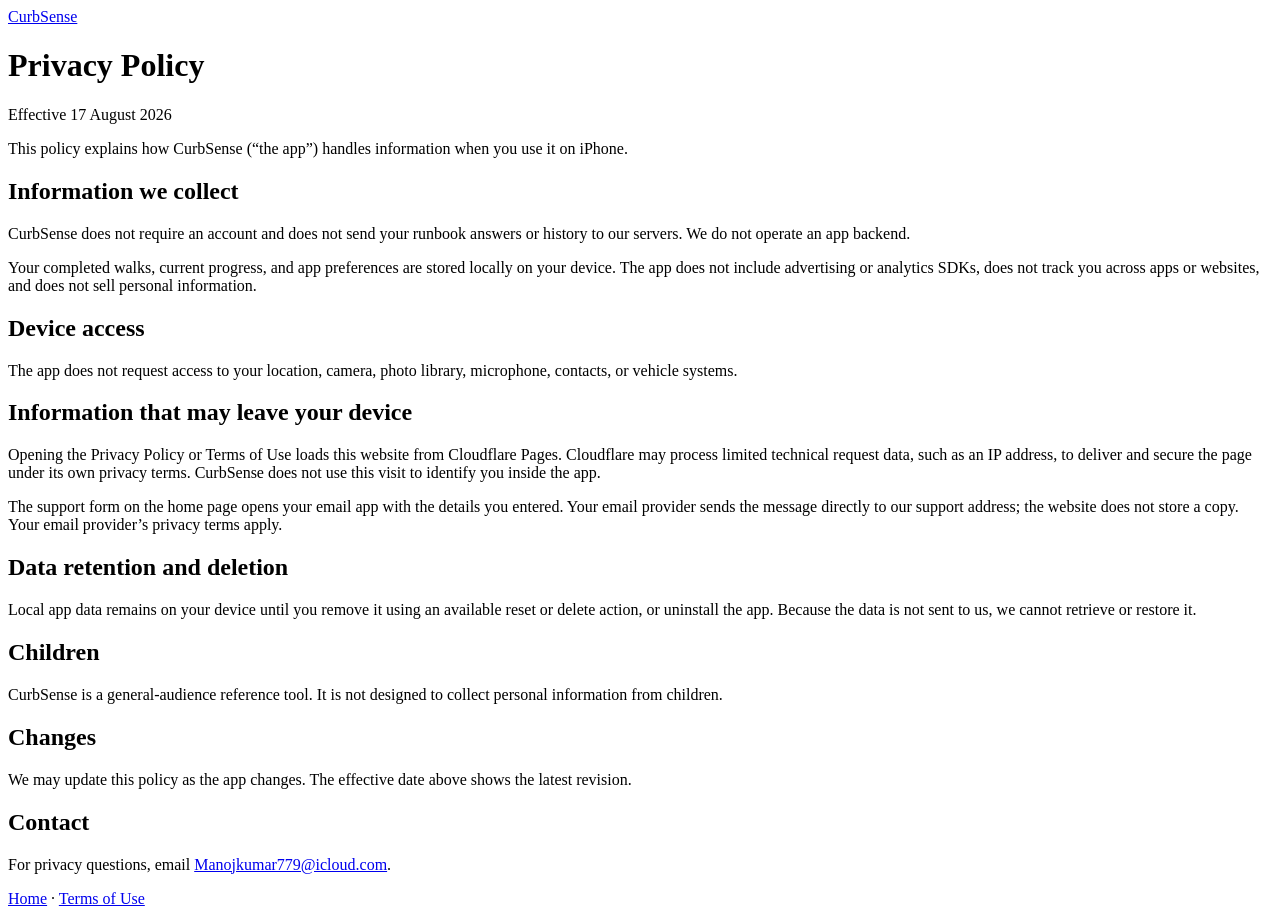
==== legal-site/privacy/index.html @ 378de49c "Ship CurbSense 1.0 with App Store signing identity and Codemagic IPA workflow." ====
<!DOCTYPE html>
<html lang="en">
<head>
  <meta charset="utf-8">
  <meta name="viewport" content="width=device-width, initial-scale=1">
  <title>Privacy Policy — CurbSense</title>
  <link rel="stylesheet" href="/style.css">
</head>
<body>
  <main>
    <header>
      <a class="brand" href="/">CurbSense</a>
      <h1>Privacy Policy</h1>
      <p class="updated">Effective 17 August 2026</p>
    </header>

    <p>This policy explains how CurbSense (“the app”) handles information when you use it on iPhone.</p>

    <h2>Information we collect</h2>
    <div class="card">
      <p>CurbSense does not require an account and does not send your runbook answers or history to our servers. We do not operate an app backend.</p>
    </div>
    <p>Your completed walks, current progress, and app preferences are stored locally on your device. The app does not include advertising or analytics SDKs, does not track you across apps or websites, and does not sell personal information.</p>

    <h2>Device access</h2>
    <p>The app does not request access to your location, camera, photo library, microphone, contacts, or vehicle systems.</p>

    <h2>Information that may leave your device</h2>
    <p>Opening the Privacy Policy or Terms of Use loads this website from Cloudflare Pages. Cloudflare may process limited technical request data, such as an IP address, to deliver and secure the page under its own privacy terms. CurbSense does not use this visit to identify you inside the app.</p>
    <p>The support form on the home page opens your email app with the details you entered. Your email provider sends the message directly to our support address; the website does not store a copy. Your email provider’s privacy terms apply.</p>

    <h2>Data retention and deletion</h2>
    <p>Local app data remains on your device until you remove it using an available reset or delete action, or uninstall the app. Because the data is not sent to us, we cannot retrieve or restore it.</p>

    <h2>Children</h2>
    <p>CurbSense is a general-audience reference tool. It is not designed to collect personal information from children.</p>

    <h2>Changes</h2>
    <p>We may update this policy as the app changes. The effective date above shows the latest revision.</p>

    <h2>Contact</h2>
    <p>For privacy questions, email <a href="mailto:Manojkumar779@icloud.com">Manojkumar779@icloud.com</a>.</p>

    <nav>
      <a href="/">Home</a>
      ·
      <a href="/terms/">Terms of Use</a>
    </nav>
  </main>
</body>
</html>
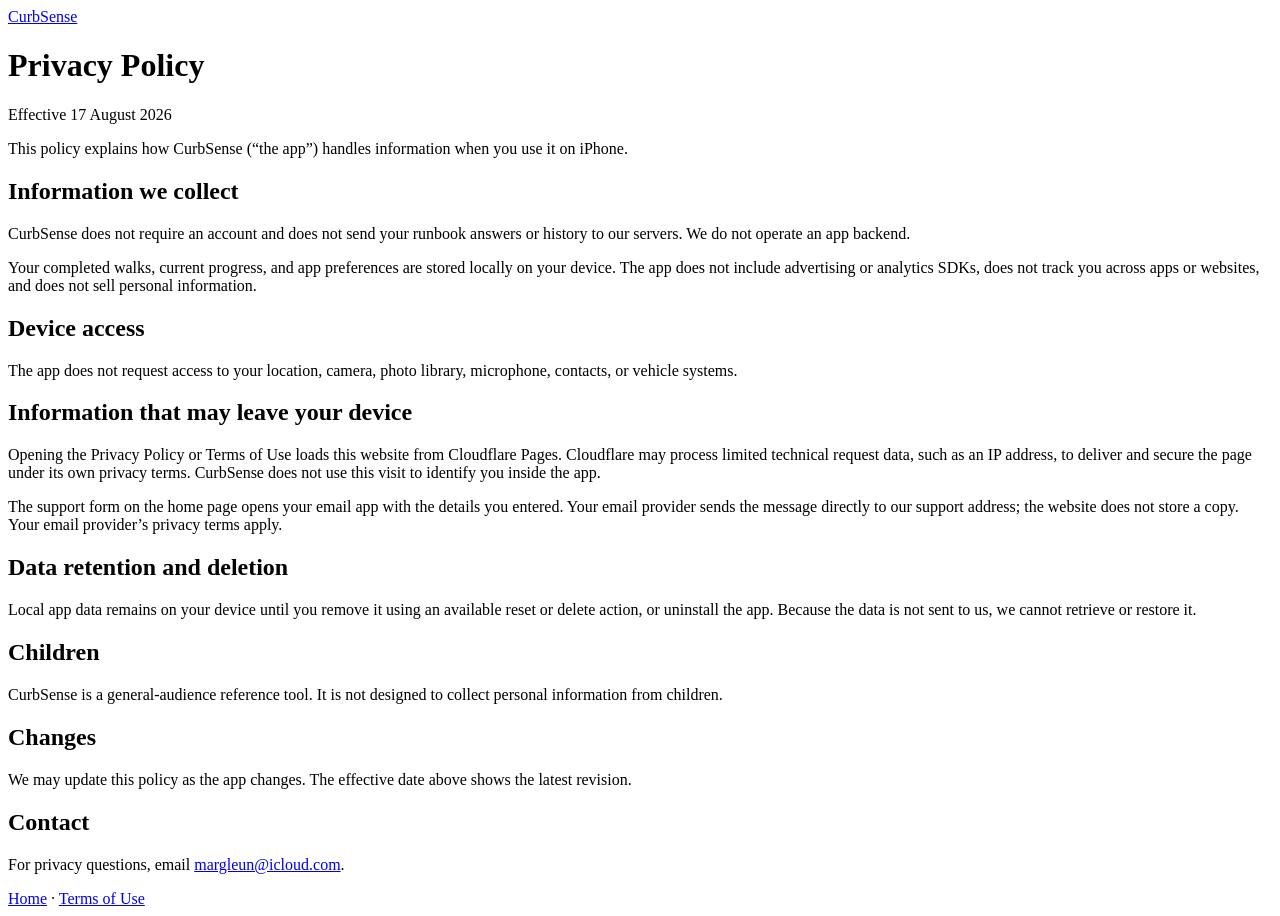
==== commit a5a7109a: "Ship ASOFlow and Firebase config required by the Codemagic project.yml. Includes warmup, RootView ro" ====
--- a/legal-site/privacy/index.html
+++ b/legal-site/privacy/index.html
@@ -39,7 +39,7 @@
     <p>We may update this policy as the app changes. The effective date above shows the latest revision.</p>
 
     <h2>Contact</h2>
-    <p>For privacy questions, email <a href="mailto:Manojkumar779@icloud.com">Manojkumar779@icloud.com</a>.</p>
+    <p>For privacy questions, email <a href="mailto:margleun@icloud.com">margleun@icloud.com</a>.</p>
 
     <nav>
       <a href="/">Home</a>
